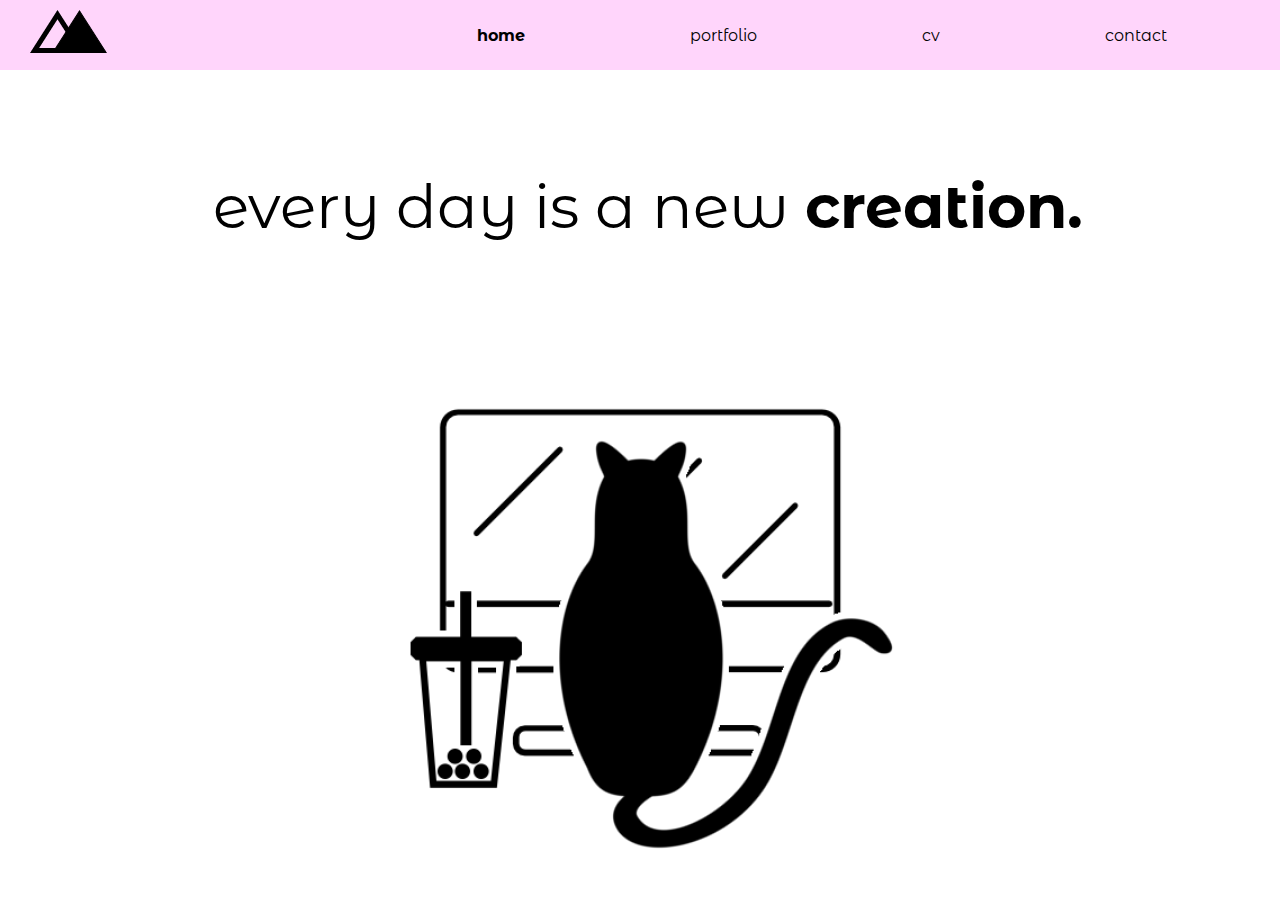
==== index.html @ f7b6eccf "main commit" ====
<!DOCTYPE html>
<html lang="fr">
<head>
    <meta charset="UTF-8">
    <meta name="viewport" content="width=device-width, initial-scale=1.0">
    <meta http-equiv="X-UA-Compatible" content="ie=edge">
    <link rel="stylesheet" href="./css/style.css">
    <link href="https://fonts.googleapis.com/css?family=Montserrat+Alternates:400,700&display=swap" rel="stylesheet">
    <title>Document</title>
</head>
<body>
    <header>
        <a id="logo-lien" href="./index.html">
            <div id="logo"></div>
        </a>
        <nav>
            <div id="menuToggle">
                <ul id="menu">
                    <li id="home"><a href="./index.html">home</a></li>
                    <li id="portfolio"><a href="./portfolio.html">portfolio</a></li>
                    <li id="cv"><a href="./cv.html">cv</a></li>
                    <li id="contact"><a href="./form.html">contact</a></li>
                </ul>
            </div>
        </nav>
    </header>
    <main>
        <article>
            <section>
                <h2>every day is a new <span id="creation">creation</span><span id="punkt">.</span></h2>
                <div id="pictoMel"><img src="./img/picto-melu.png" alt="pictogramme d'un chat devant un ecran d'ordinateur"></div>
            </section>
        </article>
    </main>
    <footer></footer>
</body>
</html>
---- css/style.css ----
/***************************************************/
/******************GENERALITES**********************/
/***************************************************/

* {
    box-sizing: border-box;
    margin: 0;
    font-family: 'Montserrat Alternates', sans-serif;
}

body {
    display: flex;
    flex-direction: column;
    margin: 0;
    padding: 0;
} 

/***************************************************/
/**********************MENU*************************/
/***************************************************/

#home {
    font-weight: bold;
}

#home:hover {
    border-bottom: 1px solid black;
    transition: border-bottom 0.3s ease-in-out;
}

#portfolio:hover {
	border-bottom: 1px solid black;
	transition: border-bottom 0.3s ease-in-out;
}

#cv:hover {
	border-bottom: 1px solid black;
	transition: border-bottom 0.3s ease-in-out;
}

#contact:hover {
	border-bottom: 1px solid black;
	transition: border-bottom 0.3s ease-in-out;
}

/***************************************************/
/**********************HEADER***********************/
/***************************************************/

#logo-lien {
    margin: auto 25px;
}

#logo {
    background: url('../img/Groupe 3.png');
    background-repeat: no-repeat;
    width: 77px;
    height: 50px;
    margin: auto;
} 

 header {
    display: flex;
    justify-content: space-between;
    align-items: center;
    width: 100%;
    height: 70px;
    padding: 5px 0 5px 5px;
    background-color: rgba(255, 133, 243, 34%);
}

header nav {
    transform: translateX(-30px);
}

header nav ul {
    display: flex;
    justify-content: space-around;
    text-decoration: none;
    list-style: none;
    width: 70vw;
}

header nav ul li {
    padding: 7px 0;
}

a {
    text-decoration: none;
    transition: text-shadow 0.3s ease-in-out;
    color: black;
}

a:visited {
    color: black;
}

a:hover {
    text-shadow: 1px 1px 1px rgb(107, 107, 107);
}

/***************************************************/
/**********************CORPS************************/
/***************************************************/

h2 {
    overflow: hidden;
    margin-top: 100px;
    text-align: center;
    font-weight: 400;
    font-family: 'Montserrat Alternates', sans-serif;
    font-size: 30px;
} 

#creation {
    font-weight: bold;
}

#pictoMel img {
    width: 45%;
    margin: 50px auto;
    display: block;
}

#punkt {
    font-weight: bold;
    animation-name: punkt;
    animation-duration: .85s;
    position: absolute;
    display: inline-block;
}

@keyframes punkt {
    0%, 10% {
        transform: translate(300px);
    } 20%, 40%, 60%, 80%, 100% {
        transform: translate(0px);
    } 30% {
        transform: translate(150px);
    } 50% {
        transform: translate(75px);
    } 70% {
        transform: translate(37px);
    } 90% {
        transform: translate(16px);
    }
}

/***************************************************/
/*********************RESPONSIVE********************/
/***************************************************/

@media screen and (min-width: 700px) and (max-width:900px){
    h2 {
        font-size: 50px;
    }
}

@media screen and (min-width: 901px) {
    h2 {
        font-size: 60px;
    }
}
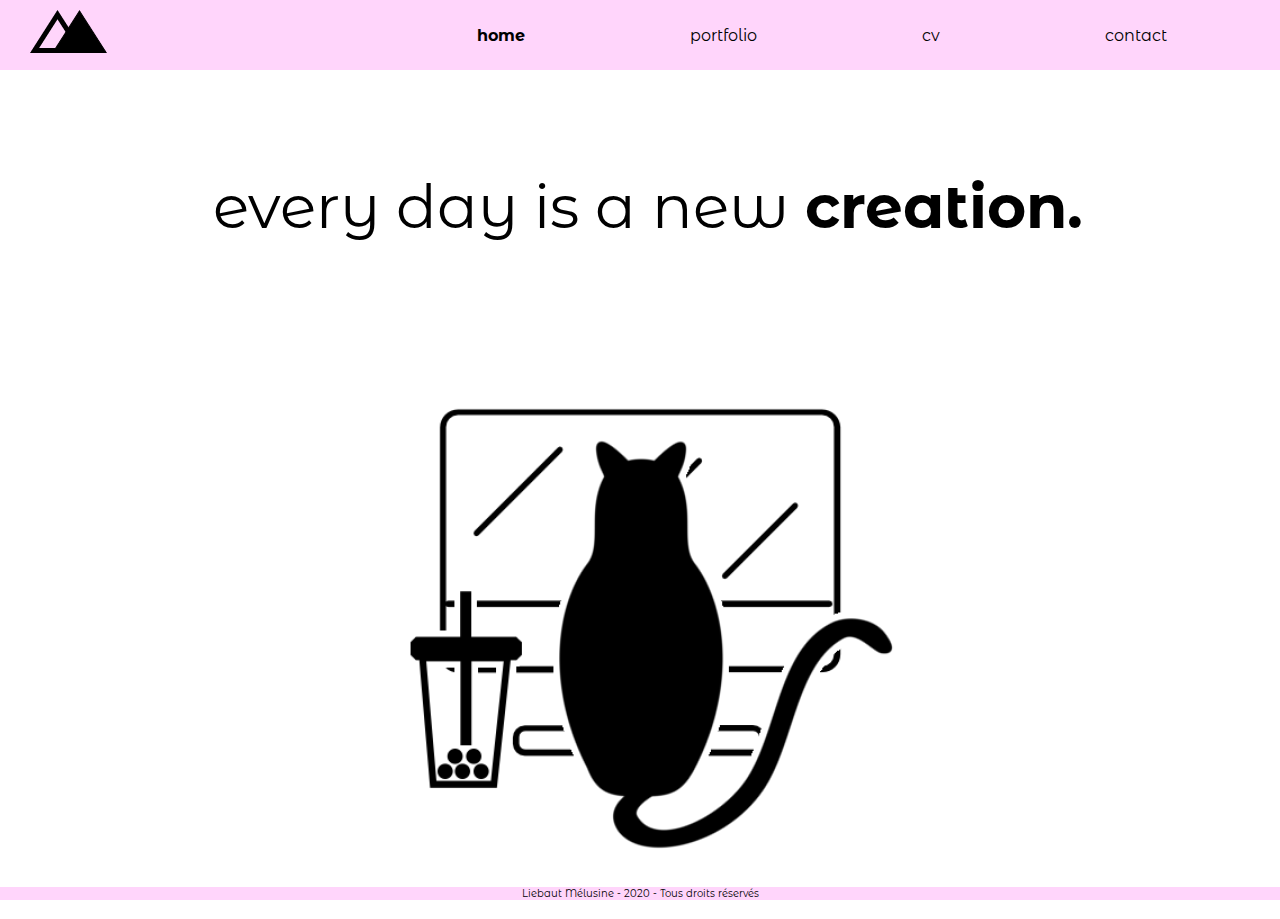
==== commit 72802b66: "add footer" ====
--- a/index.html
+++ b/index.html
@@ -32,6 +32,8 @@
             </section>
         </article>
     </main>
-    <footer></footer>
+    <footer>
+        <p>Liebaut Mélusine - 2020 - Tous droits réservés</p>
+    </footer>
 </body>
 </html>--- a/css/style.css
+++ b/css/style.css
@@ -132,11 +132,11 @@
 
 @keyframes punkt {
     0%, 10% {
-        transform: translate(300px);
+        transform: translate(50%, 100%); left: 100%; 
     } 20%, 40%, 60%, 80%, 100% {
         transform: translate(0px);
     } 30% {
-        transform: translate(150px);
+        transform: translate(100px);
     } 50% {
         transform: translate(75px);
     } 70% {
@@ -144,6 +144,18 @@
     } 90% {
         transform: translate(16px);
     }
+}
+
+/*--------------FOOTER--------------*/
+
+footer {
+	position: fixed;
+	left: 0;
+	bottom: 0;
+	width: 100%;
+	background-color: #FFD5FB;
+	text-align: center;
+	font-size: 10px;
 }
 
 /***************************************************/
